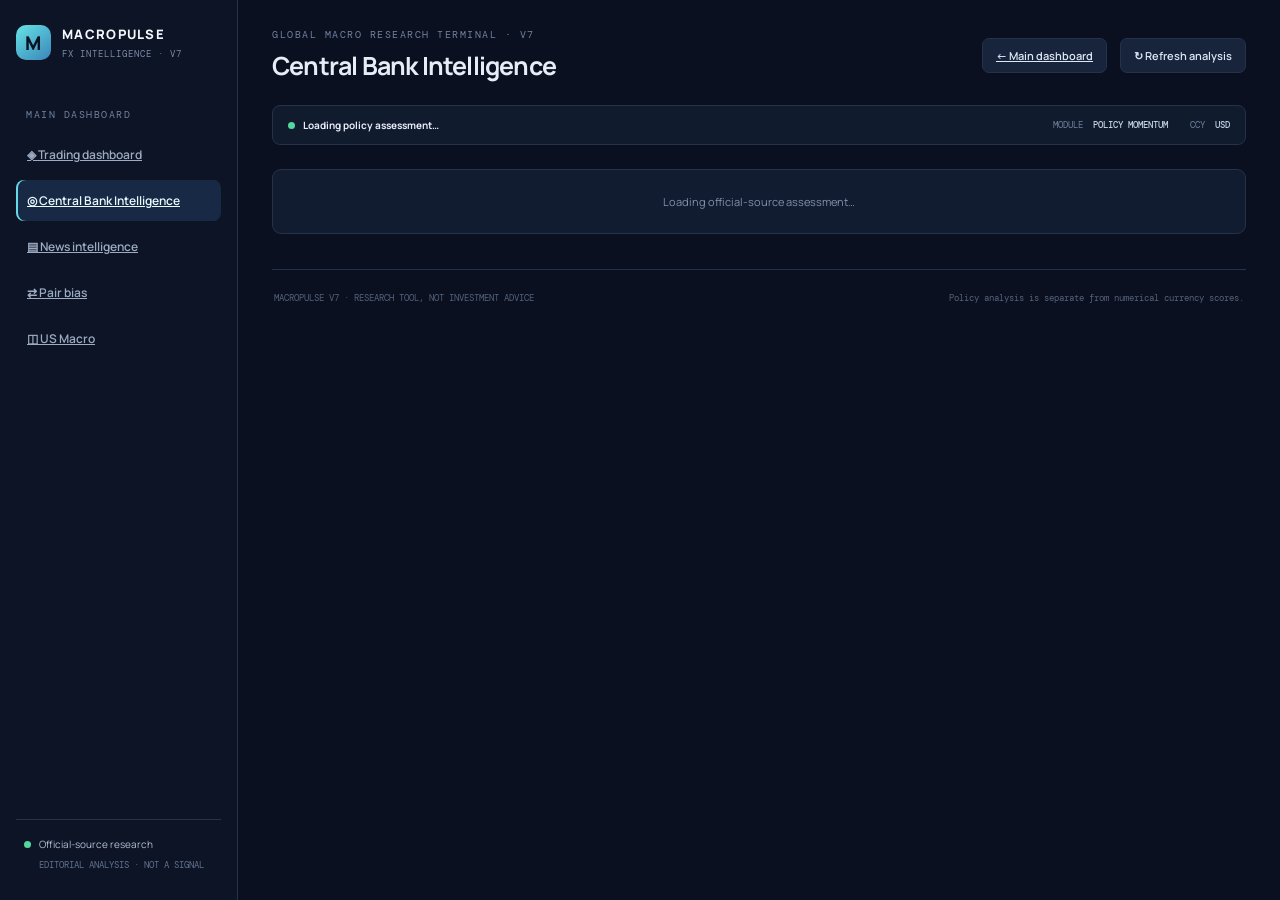
==== central-bank.html @ 5af91b7a "Add Central Bank Intelligence V7 page" ====
<!doctype html>
<html lang="en"><head><meta charset="utf-8"><meta name="viewport" content="width=device-width,initial-scale=1"><meta name="theme-color" content="#0a1020"><title>Central Bank Intelligence | MacroPulse</title><link rel="preconnect" href="https://fonts.googleapis.com"><link rel="preconnect" href="https://fonts.gstatic.com" crossorigin><link href="https://fonts.googleapis.com/css2?family=DM+Mono:wght@400;500&family=Manrope:wght@400;500;600;700;800&display=swap" rel="stylesheet"><link rel="stylesheet" href="styles.css?v=20261119-cbintel1"><link rel="stylesheet" href="central-bank.css?v=20261119-cbintel1"></head>
<body><div class="app-shell"><aside class="sidebar"><a class="brand" href="./index.html"><span class="brand-mark">M</span><span>MACROPULSE<small>FX INTELLIGENCE · V7</small></span></a><div class="side-label">MAIN DASHBOARD</div><nav><a class="nav-item" href="./index.html">◈ Trading dashboard</a><a class="nav-item active" href="./central-bank.html">◎ Central Bank Intelligence</a><a class="nav-item" href="./index.html#news">▤ News intelligence</a><a class="nav-item" href="./index.html#bias">⇄ Pair bias</a><a class="nav-item" href="./us-macro.html">◫ US Macro</a></nav><div class="sidebar-bottom"><span class="live-dot"></span><span>Official-source research</span><small>EDITORIAL ANALYSIS · NOT A SIGNAL</small></div></aside>
<main class="main"><header class="topbar"><div><div class="eyebrow">GLOBAL MACRO RESEARCH TERMINAL · V7</div><h1>Central Bank Intelligence</h1></div><div class="top-actions"><a class="btn btn-quiet" href="./index.html">← Main dashboard</a><button class="btn btn-quiet" id="cb-refresh">↻ Refresh analysis</button></div></header>
<section class="status-strip"><div><span class="status-dot" id="cb-dot"></span><b id="cb-status">Loading policy assessment…</b><span class="muted" id="cb-reviewed"></span></div><div class="status-right"><span>MODULE <b>POLICY MOMENTUM</b></span><span>CCY <b>USD</b></span></div></section>
<div id="cb-content"><div class="panel"><div class="empty">Loading official-source assessment…</div></div></div>
<footer><span>MACROPULSE V7 · RESEARCH TOOL, NOT INVESTMENT ADVICE</span><span>Policy analysis is separate from numerical currency scores.</span></footer></main></div><script src="central-bank.js?v=20261119-cbintel1" defer></script></body></html>
---- styles.css ----
*{box-sizing:border-box} :root{--bg:#0a1020;--side:#0c1426;--panel:#111c31;--panel2:#15223a;--line:#24324a;--text:#e7edf7;--muted:#8998b1;--cyan:#65d9e8;--green:#55d6a0;--amber:#f4bd68;--red:#f17e86} body{margin:0;background:var(--bg);color:var(--text);font-family:Manrope,system-ui,sans-serif;font-size:13px}.app-shell{min-height:100vh}.sidebar{position:fixed;inset:0 auto 0 0;width:238px;background:var(--side);border-right:1px solid var(--line);padding:25px 16px;display:flex;flex-direction:column;z-index:5}.brand{display:flex;gap:11px;align-items:center;color:#f4f7fc;text-decoration:none;font-size:13px;font-weight:800;letter-spacing:1.3px}.brand small{display:block;color:#7d8ca7;font:9px 'DM Mono';letter-spacing:1px;margin-top:5px}.brand-mark{width:35px;height:35px;border-radius:10px;background:linear-gradient(140deg,#67e3e6,#3985b9);color:#071322;display:grid;place-items:center;font-size:19px;font-weight:800}.side-label,.eyebrow{font:10px 'DM Mono',monospace;letter-spacing:1.5px;color:#71829f}.side-label{margin:48px 10px 13px}.sidebar nav{display:grid;gap:5px}.nav-item{border:0;background:transparent;color:#9cabc1;text-align:left;padding:12px 11px;border-radius:8px;font:600 12px Manrope;cursor:pointer}.nav-item span{display:inline-block;width:25px;color:#7e91ae;font-size:16px}.nav-item:hover,.nav-item.active{background:#172944;color:#eafaff}.nav-item.active{box-shadow:inset 2px 0 var(--cyan)}.sidebar-bottom{margin-top:auto;border-top:1px solid var(--line);padding:17px 8px 4px;color:#b3c0d3;font-size:10px}.sidebar-bottom small{display:block;color:#62728d;font:9px 'DM Mono';margin:8px 0 0 15px}.live-dot,.status-dot{display:inline-block;width:7px;height:7px;border-radius:50%;background:var(--green);margin-right:8px}.main{margin-left:238px;padding:28px 34px;max-width:1800px}.topbar{display:flex;justify-content:space-between;align-items:center;margin-bottom:22px}.topbar h1{font-size:25px;letter-spacing:-.8px;margin:7px 0 0}.top-actions{display:flex;align-items:center;gap:13px}.market-clock{font:11px 'DM Mono';color:#8fa2bd}.btn{border:1px solid var(--line);border-radius:7px;padding:9px 13px;background:#17243b;color:#dce8f5;cursor:pointer;font:600 11px Manrope}.btn:hover{border-color:#5c8ba5}.btn-primary{background:#1a7890;border-color:#1a7890;color:white}.status-strip{display:flex;justify-content:space-between;align-items:center;background:#101b2e;border:1px solid var(--line);border-radius:8px;padding:12px 15px;margin-bottom:24px;font-size:10px}.muted{color:var(--muted);margin-left:12px}.status-right{display:flex;gap:22px;color:#70819c;font:9px 'DM Mono'}.status-right b{color:#c2d1e4;font-weight:500;margin-left:5px}.view{display:none}.view.active{display:block}.metric-grid{display:grid;grid-template-columns:repeat(4,minmax(0,1fr));gap:13px;margin-bottom:27px}.metric-card,.panel{background:var(--panel);border:1px solid var(--line);border-radius:9px}.metric-card{padding:17px 18px;min-height:112px}.metric-label{color:#8192ad;font:9px 'DM Mono';letter-spacing:1px}.metric-value{font-size:27px;font-weight:700;letter-spacing:-1px;margin:8px 0 2px}.metric-note{font-size:10px;color:#7789a5}.section-heading{display:flex;justify-content:space-between;align-items:end;margin:24px 0 13px}.section-heading h2{font-size:18px;margin:5px 0 3px;letter-spacing:-.4px}.section-heading p,.panel-head p{color:var(--muted);font-size:10px;margin:4px 0 0}.text-button{background:none;border:0;color:var(--cyan);font:600 10px Manrope;cursor:pointer}.panel{overflow:hidden;margin-bottom:15px}.panel-head{padding:16px 18px;border-bottom:1px solid var(--line);display:flex;align-items:center;justify-content:space-between;gap:10px}.panel-head b{font-size:12px}.tag{border-radius:4px;padding:5px 7px;font:9px 'DM Mono';letter-spacing:.5px}.tag-neutral{background:#273247;color:#a8b8ce}.table-wrap{overflow-x:auto}table{border-collapse:collapse;width:100%;min-width:760px;text-align:left}th{color:#8192ad;font:9px 'DM Mono';letter-spacing:.7px;text-transform:uppercase;background:#0f192b}td,th{padding:13px 15px;border-bottom:1px solid #202d43}td{font-size:11px;color:#c9d5e5}td:first-child{font-weight:800;color:#f0f5fc}.score-na{color:#7e8da6;font:10px 'DM Mono'}.empty{padding:24px;color:#8192a9;text-align:center;font-size:11px}.two-col{display:grid;grid-template-columns:1fr 1fr;gap:15px}.news-list{padding:3px 17px}.news-item{padding:13px 0;border-bottom:1px solid #233149}.news-item:last-child{border:0}.news-meta{display:flex;gap:9px;align-items:center;color:#8294ae;font:9px 'DM Mono';margin-bottom:6px}.ccy-pill{color:var(--cyan);background:#173449;border-radius:3px;padding:3px 5px}.news-item a,.source-row a{color:#77d9e5;text-decoration:none;font-weight:700}.news-item a:hover,.source-row a:hover{text-decoration:underline}.news-item p{margin:5px 0 0;color:#92a1b7;font-size:10px;line-height:1.5}.notice{background:#12253a;border:1px solid #27506a;border-radius:8px;padding:16px 18px;margin:15px 0;color:#c8d7e8}.notice b{color:#83dce9;font-size:12px}.notice p{color:#9eafc5;line-height:1.7;font-size:11px;margin:7px 0 0}.notice-warn{background:#2a241b;border-color:#5a482d}.notice-warn b{color:var(--amber)}.source-grid{display:grid;grid-template-columns:1fr 1fr;gap:0 22px;padding:5px 18px}.source-row{display:flex;justify-content:space-between;gap:12px;align-items:center;padding:13px 0;border-bottom:1px solid var(--line)}.source-row b{font-size:11px}.source-row small{display:block;color:var(--muted);font-size:9px;margin-top:4px}.select,input,textarea{background:#0d1729;border:1px solid var(--line);border-radius:6px;color:var(--text);padding:9px;font:11px Manrope}.journal-form{padding:17px;display:grid;gap:12px}.journal-form label{display:grid;gap:6px;color:#8fa1bb;font-size:10px}.journal-form textarea{min-height:85px;resize:vertical}.journal-list{padding:5px 17px}.journal-entry{padding:13px 0;border-bottom:1px solid var(--line);display:flex;justify-content:space-between;gap:15px}.journal-entry b{font-size:11px}.journal-entry p{color:#94a4ba;font-size:10px;white-space:pre-wrap}footer{display:flex;justify-content:space-between;color:#53627a;font:9px 'DM Mono';padding:22px 2px;border-top:1px solid var(--line);margin-top:35px}@media(max-width:1050px){.sidebar{width:195px}.main{margin-left:195px;padding:24px 20px}.metric-grid{grid-template-columns:repeat(2,1fr)}}@media(max-width:720px){.sidebar{position:relative;width:auto;height:auto;padding:13px}.brand{margin-bottom:12px}.side-label,.sidebar-bottom{display:none}.sidebar nav{display:flex;overflow:auto}.nav-item{white-space:nowrap;padding:9px}.nav-item span{width:18px}.main{margin:0;padding:19px 13px}.topbar{align-items:flex-start}.topbar h1{font-size:20px}.market-clock{display:none}.status-strip{align-items:flex-start;gap:8px;flex-direction:column}.status-right{gap:12px}.metric-grid{gap:8px}.metric-card{padding:13px;min-height:100px}.metric-value{font-size:23px}.two-col,.source-grid{grid-template-columns:1fr}.section-heading{align-items:flex-start;gap:8px;flex-direction:column}footer{gap:8px;flex-direction:column}}
.impact-pill{border-radius:3px;padding:3px 6px;font:9px 'DM Mono';letter-spacing:.2px}
.impact-high{background:#44272e;color:#ff9da5}.impact-medium{background:#40351f;color:#f4ca7b}.impact-low{background:#263247;color:#9aabc2}
.news-bias{font:9px 'DM Mono';color:#9bb2c8;margin-top:6px}

/* High-contrast economic calendar figures */
.ff-calendar-item{background:linear-gradient(90deg,rgba(22,48,70,.48),rgba(17,28,49,0));margin:0 -17px;padding:15px 17px;border-left:3px solid #45c7e8}
.ff-figures{display:flex;flex-wrap:wrap;gap:9px;margin:11px 0 8px}
.ff-figure{display:flex;align-items:center;gap:8px;min-width:105px;padding:7px 10px;border:1px solid #34445e;border-radius:6px;background:#0c1729}
.ff-figure small{font:9px 'DM Mono';letter-spacing:.7px;color:#8fa2bd}
.ff-figure b{font:500 12px 'DM Mono';letter-spacing:0}
.ff-actual{border-color:#267b68;background:#102d2b}.ff-actual b{color:#62edb2}
.ff-forecast{border-color:#286b91;background:#10283a}.ff-forecast b{color:#66d5ff}
.ff-previous{border-color:#66512b;background:#2a2419}.ff-previous b{color:#ffd27b}

/* FX pair selection shortlist */
.pair-toolbar{display:flex;justify-content:space-between;align-items:center;gap:14px;padding:14px 16px;border-bottom:1px solid var(--line);background:#101b2e}
.pair-toolbar>div:first-child{display:grid;gap:4px}.pair-toolbar b{font-size:11px;color:#e7edf7}.pair-toolbar small{font-size:9px;color:var(--muted)}
.pair-toolbar-actions{display:flex;align-items:center;gap:15px}.pair-filter{display:flex;align-items:center;gap:7px;color:#aebbd0;font-size:10px;cursor:pointer}
.pair-pick,.pair-filter input{width:15px;height:15px;accent-color:#65d9e8;cursor:pointer}
.pair-select-table{min-width:850px}.pair-select-table td:first-child{width:62px;text-align:center}.pair-select-table tr[hidden]{display:none}
@media(max-width:720px){.pair-toolbar{align-items:flex-start;flex-direction:column}.pair-toolbar-actions{width:100%;justify-content:space-between}}


/* Broker swap intelligence */
.swap-import{display:flex;align-items:center;gap:12px;flex-wrap:wrap;padding:14px 18px}
.swap-file-label{display:inline-flex;align-items:center;gap:10px;background:#14283c;border:1px solid #31506c;border-radius:6px;padding:10px 13px;color:#bfe8f0;font-size:11px;cursor:pointer}
.swap-file-label input{max-width:220px;padding:4px;font-size:10px}
.swap-import-status{padding:0 18px 14px;color:#91a4bd;font-size:10px}
.swap-table{min-width:1050px}
.swap-positive{color:#62edb2!important;font-family:'DM Mono',monospace}
.swap-negative{color:#ffb0a9!important;font-family:'DM Mono',monospace}
#swap-updated{font-size:13px;line-height:1.4}
@media(max-width:720px){.swap-import{align-items:flex-start;flex-direction:column}.swap-file-label{width:100%;justify-content:space-between}}


/* Readability refinement: explanatory copy and catalyst labels */
.news-item p{font-size:12px;line-height:1.75;color:#b4c3d7;margin-top:8px}
.news-bias{font-size:10.5px;line-height:1.6;color:#b0c5da}
.news-meta{font-size:10px;gap:11px;flex-wrap:wrap}
.news-meta .ccy-pill{font:700 12px Manrope,sans-serif;letter-spacing:.6px;color:#071a2a;background:#65d9e8;border:1px solid #8ceaf2;border-radius:4px;padding:4px 8px;min-width:38px;text-align:center}
.news-item>a{font-size:12px;line-height:1.6}
#report-content .notice p{font-size:12px;line-height:1.8}
#report-content .news-list>article>p{font-size:12px;line-height:1.8}


/* Event-driven fundamentals */
.score-positive{color:#62edb2!important;font-family:'DM Mono',monospace}
.score-negative{color:#ff9d9d!important;font-family:'DM Mono',monospace}
#currency-rows small,#currency-rows-full small{display:block;color:var(--muted);font-size:9px;margin-top:3px}
.impact-pill{white-space:nowrap}

/* Core economic release tracker */
.release-table{min-width:1050px}
.release-table td:nth-child(3){white-space:nowrap;font:10px 'DM Mono',monospace;color:#aebed2}
.release-table td:nth-child(4),.release-table td:nth-child(5),.release-table td:nth-child(6){font:11px 'DM Mono',monospace}
.release-table td a{color:var(--cyan);text-decoration:none;font-weight:700}
.release-new{display:inline-block;border:1px solid #267b68;background:#102d2b;color:#62edb2;border-radius:4px;padding:4px 7px;font:9px 'DM Mono',monospace;white-space:nowrap}
#release-currency-filter{min-width:125px}


/* Structural score change annotation */
.structural-score-cell{font-family:'DM Mono',monospace;font-weight:600;white-space:nowrap}
.structural-update{display:block;max-width:310px;white-space:normal;font:9px/1.55 'Manrope',sans-serif;color:#9aabc2;margin-top:5px;font-weight:400}
.structural-update.is-updated{color:#62edb2}


/* Red seven-day structural score movement alert in FX pair spread table */
.pair-score-alert{display:block;margin-top:5px;color:#ff7777!important;font:700 9px/1.5 'DM Mono',monospace;letter-spacing:.15px;white-space:normal}

/* Always-visible structural score history */
.score-history{display:flex;gap:8px;align-items:center;flex-wrap:wrap;margin-top:4px;font:9px/1.5 'DM Mono',monospace;color:#9aabc2;font-weight:400}
.score-current{font-weight:700}
.score-history .score-positive{color:#62edb2}
.score-history .score-negative{color:#ff7777}
.score-history .score-na{color:#a7b4c7}

/* FX pair table: persistent base/quote score history */
.pair-score-history{display:flex;gap:4px;flex-wrap:wrap;margin-top:5px;font:9px/1.55 'DM Mono',monospace;color:#9aabc2;white-space:normal}
.pair-score-history b{font-weight:600}
.pair-score-separator{color:#65758c}


/* Highlight pair score/spread when either currency score changed in the last 7 days */
.pair-score-recent,
.pair-score-recent b,
.pair-select-table td .pair-score-recent {
  color:#ff666f!important;
  font-weight:800!important;
}
.pair-select-table td strong.pair-score-recent {
  display:inline-block;
  font-family:'DM Mono',monospace;
  font-size:12px;
}

/* MacroPulse V6 workflow layout */
.rule-banner{background:#13273c;border:1px solid #28516a;border-radius:8px;padding:18px;margin:16px 0 20px}.rule-banner-main{font-weight:800;color:#e8f6fb;font-size:14px}.rule-banner-sub{font-size:11px;color:#a7b8cc;margin-top:7px;line-height:1.6}
.workflow-steps{display:grid;grid-template-columns:repeat(2,minmax(0,1fr));gap:10px;margin:16px 0 20px}.workflow-step{display:flex;align-items:center;gap:13px;text-align:left;background:var(--panel);border:1px solid var(--line);border-radius:8px;padding:15px;color:var(--text);cursor:pointer}.workflow-step:hover{border-color:var(--cyan);background:#14243a}.step-number{display:grid;place-items:center;flex:0 0 30px;height:30px;border-radius:50%;background:#183c50;color:var(--cyan);font:700 12px 'DM Mono'}.workflow-step b{display:block;font-size:12px}.workflow-step small{display:block;color:var(--muted);font-size:10px;margin-top:4px}.step-arrow{margin-left:auto;color:var(--cyan)}
.checklist{display:grid;grid-template-columns:repeat(2,minmax(0,1fr));gap:0 20px;padding:10px 18px}.check-row{display:flex;align-items:center;gap:10px;padding:11px 0;border-bottom:1px solid var(--line);color:#b9c8da;font-size:11px}.check-row input{accent-color:var(--green);width:15px;height:15px}
.heading-actions{display:flex;gap:9px}.bias-grid{display:grid;grid-template-columns:repeat(3,minmax(0,1fr));gap:14px;margin-top:15px}.bias-card{display:flex;flex-direction:column;background:var(--panel);border:1px solid var(--line);border-top:3px solid #8494ab;border-radius:9px;overflow:hidden;min-width:0}.bias-card.bias-bull{border-top-color:var(--green)}.bias-card.bias-bear{border-top-color:var(--red)}.bias-card-head{display:flex;justify-content:space-between;gap:10px;padding:15px 16px;border-bottom:1px solid var(--line);background:#121f34}.bias-card-head h3{margin:0 0 5px;font-size:18px}.bias-card-head small,.bias-label{font:9px 'DM Mono';letter-spacing:.8px;color:#8294ae}.bias-status{text-align:right;white-space:nowrap}.bias-status b{display:inline-block;border:1px solid #58677d;border-radius:5px;padding:6px 8px;font:700 10px 'DM Mono'}.bias-bull .bias-status b{color:var(--green);background:#10332d;border-color:#286b59}.bias-bear .bias-status b{color:#ff9da5;background:#3a222b;border-color:#79404a}.bias-status small{display:block;margin-top:6px;color:#91a2b9;font:10px 'DM Mono'}.bias-card-body{padding:14px 16px;flex:1}.bias-label{margin:2px 0 8px}.bias-card-body p{font-size:11px;line-height:1.7;color:#c0cddd;margin:8px 0 15px}.driver-wrap{display:flex;flex-wrap:wrap;gap:5px}.driver-chip{padding:4px 6px;border-radius:4px;font:9px 'DM Mono';border:1px solid}.driver-positive{background:#12342e;color:#72e5ba;border-color:#276b5a}.driver-negative{background:#3a242b;color:#ffabb0;border-color:#79414b}.bias-scoreline{color:#8fa1b9!important;font-size:10px!important}.bias-card-foot{display:flex;justify-content:space-between;align-items:center;padding:11px 15px;border-top:1px solid var(--line);background:#0f1a2d}.notice-info{background:#13283e;border-color:#2b5871}.tech-form{display:grid;grid-template-columns:repeat(4,minmax(0,1fr));gap:13px;padding:17px}.tech-form label,.tech-pair-picker{display:grid;gap:6px;color:#91a4bd;font-size:10px}.tech-form input,.tech-form select{width:100%}.tech-actions{display:flex;align-items:center;gap:14px;padding:0 17px 17px}.tech-pair-picker{padding:15px 17px;max-width:260px}.tech-lock-line{display:flex;justify-content:space-between;align-items:center;padding:15px 18px;color:#dce8f5}.tech-lock-line span{font:10px 'DM Mono';color:var(--cyan)}.tech-output{margin:12px 0}.risk-result-grid{display:grid;grid-template-columns:repeat(3,1fr);gap:10px;padding:17px}.risk-result-grid small{display:block;color:var(--muted);font:9px 'DM Mono'}.risk-result-grid b{display:block;font-size:20px;margin-top:7px}
@media(max-width:1250px){.bias-grid{grid-template-columns:repeat(2,minmax(0,1fr))}.tech-form{grid-template-columns:repeat(2,minmax(0,1fr))}}
@media(max-width:720px){.workflow-steps,.checklist,.bias-grid{grid-template-columns:1fr}.heading-actions{width:100%;flex-wrap:wrap}.tech-form{grid-template-columns:1fr}.risk-result-grid{grid-template-columns:1fr}}

/* Pair Bias: attribute each macro driver to its currency leg. */
.driver-wrap{display:grid;grid-template-columns:1fr;gap:9px}.driver-currency{display:grid;gap:5px;padding:8px 9px;border:1px solid var(--line);border-radius:6px;background:rgba(15,26,45,.45)}.driver-currency>b{font:700 10px 'DM Mono';letter-spacing:.5px;color:#dce8f5}.driver-wrap-inner{display:flex;flex-wrap:wrap;gap:5px}.driver-empty{color:#91a2b9;font-size:10px}

/* Pair Bias currency multi-select */
.currency-filter{position:relative}
.currency-filter-toggle{min-width:150px;text-align:left;cursor:pointer}
.currency-filter-menu{position:absolute;z-index:30;top:calc(100% + 7px);right:0;width:245px;padding:12px;background:#101d31;border:1px solid #34465f;border-radius:8px;box-shadow:0 12px 30px rgba(0,0,0,.4)}
.currency-filter-menu[hidden]{display:none}
.currency-filter-head{display:flex;justify-content:space-between;align-items:center;margin-bottom:9px;color:#e2ebf6;font-size:11px}
.currency-filter-options{display:grid;grid-template-columns:repeat(2,minmax(0,1fr));gap:3px 8px}
.currency-filter-options label{display:flex;align-items:center;gap:7px;padding:7px 5px;border-radius:5px;color:#c5d2e2;font:11px 'DM Mono',monospace;cursor:pointer}
.currency-filter-options label:hover{background:#1a2c44}
.currency-filter-options input{accent-color:var(--cyan);width:14px;height:14px}
.currency-filter-menu>small{display:block;margin-top:9px;color:#91a2b9;font-size:9px;line-height:1.5}
@media(max-width:720px){.currency-filter-menu{left:0;right:auto}.heading-actions{align-items:flex-start}}
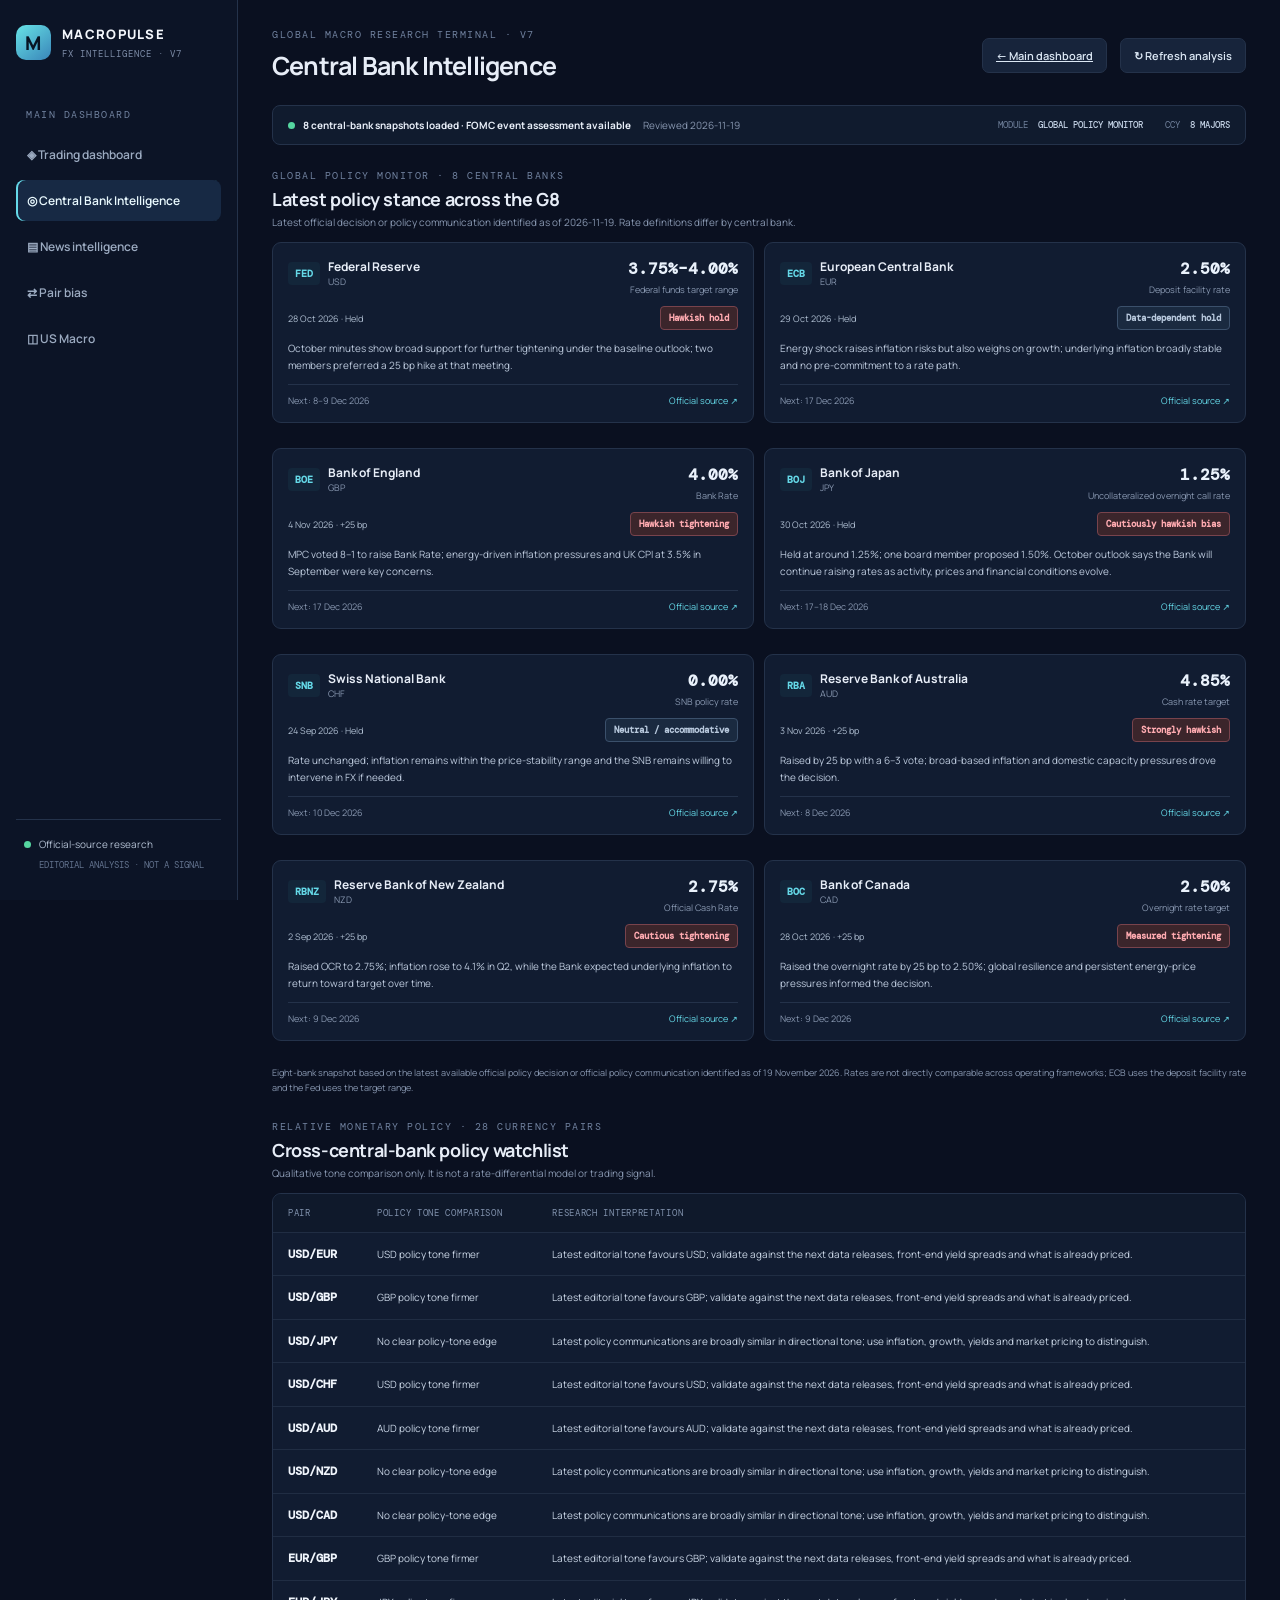
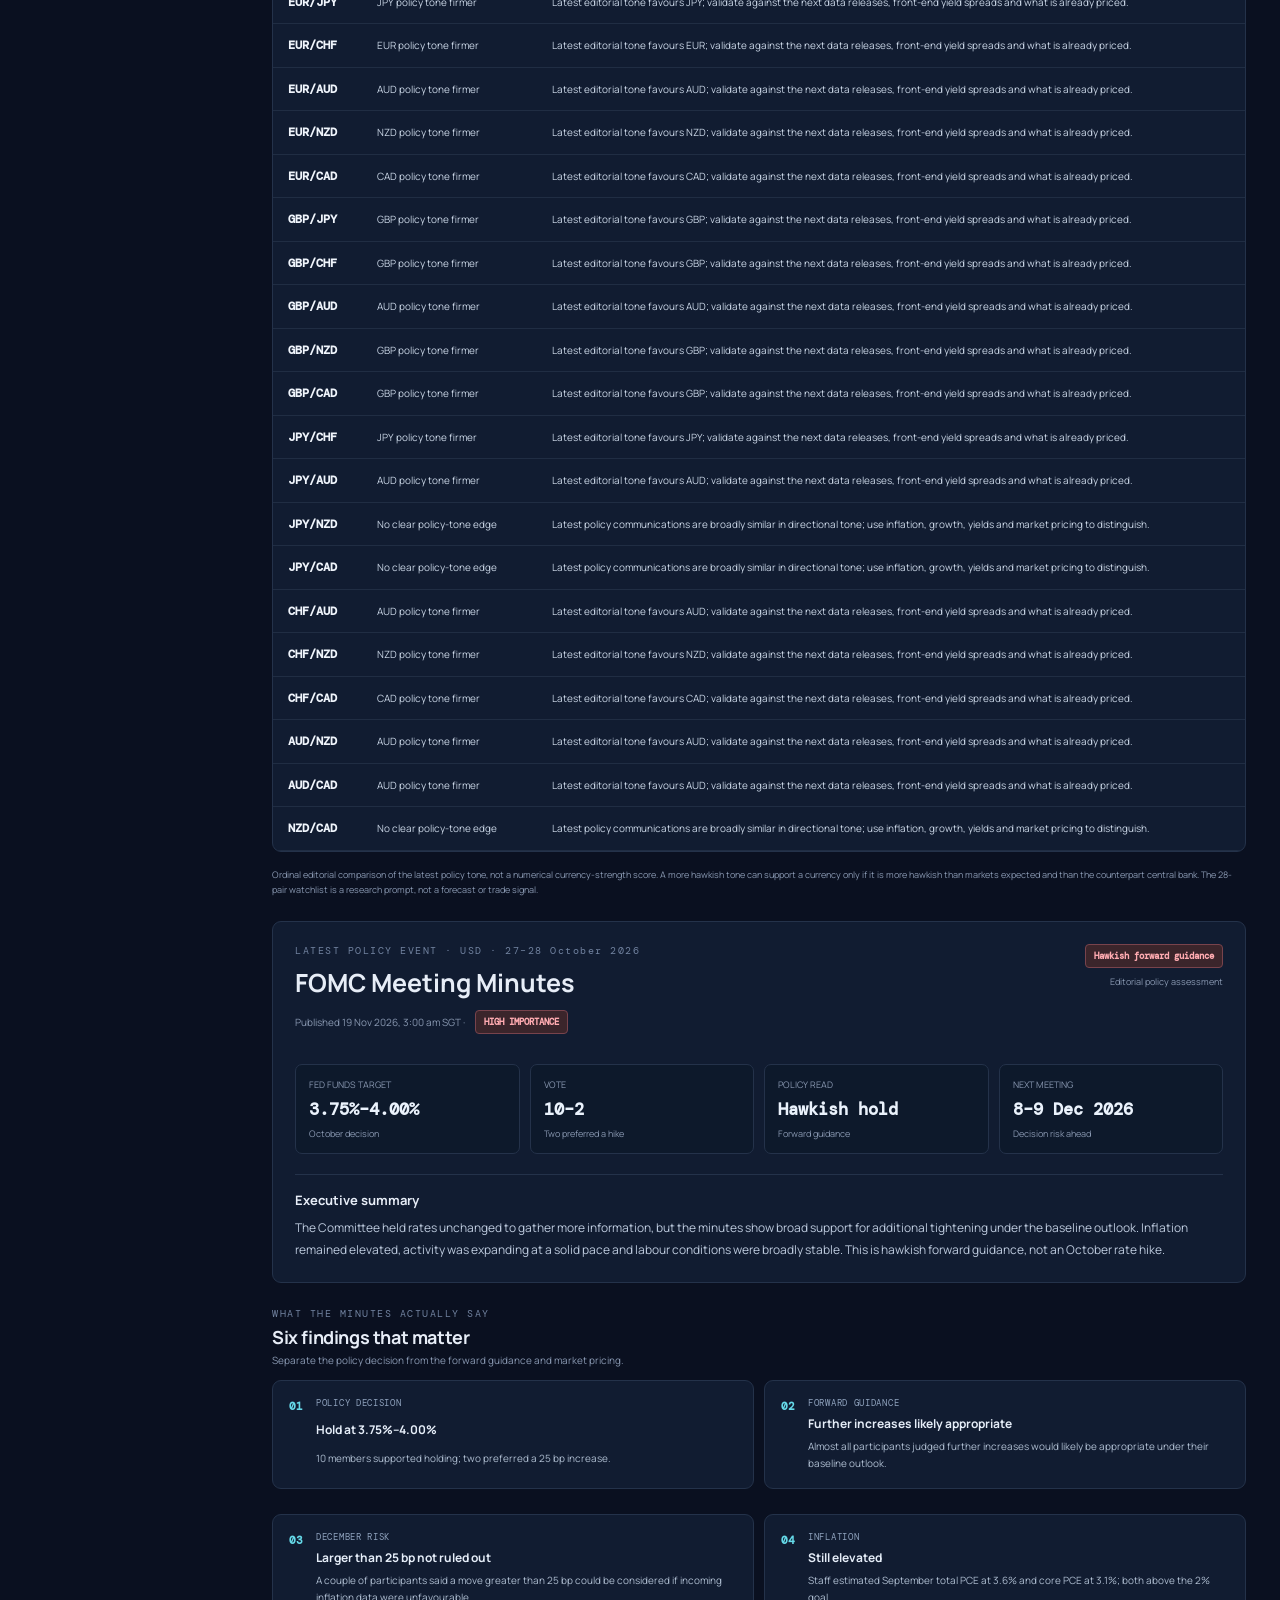
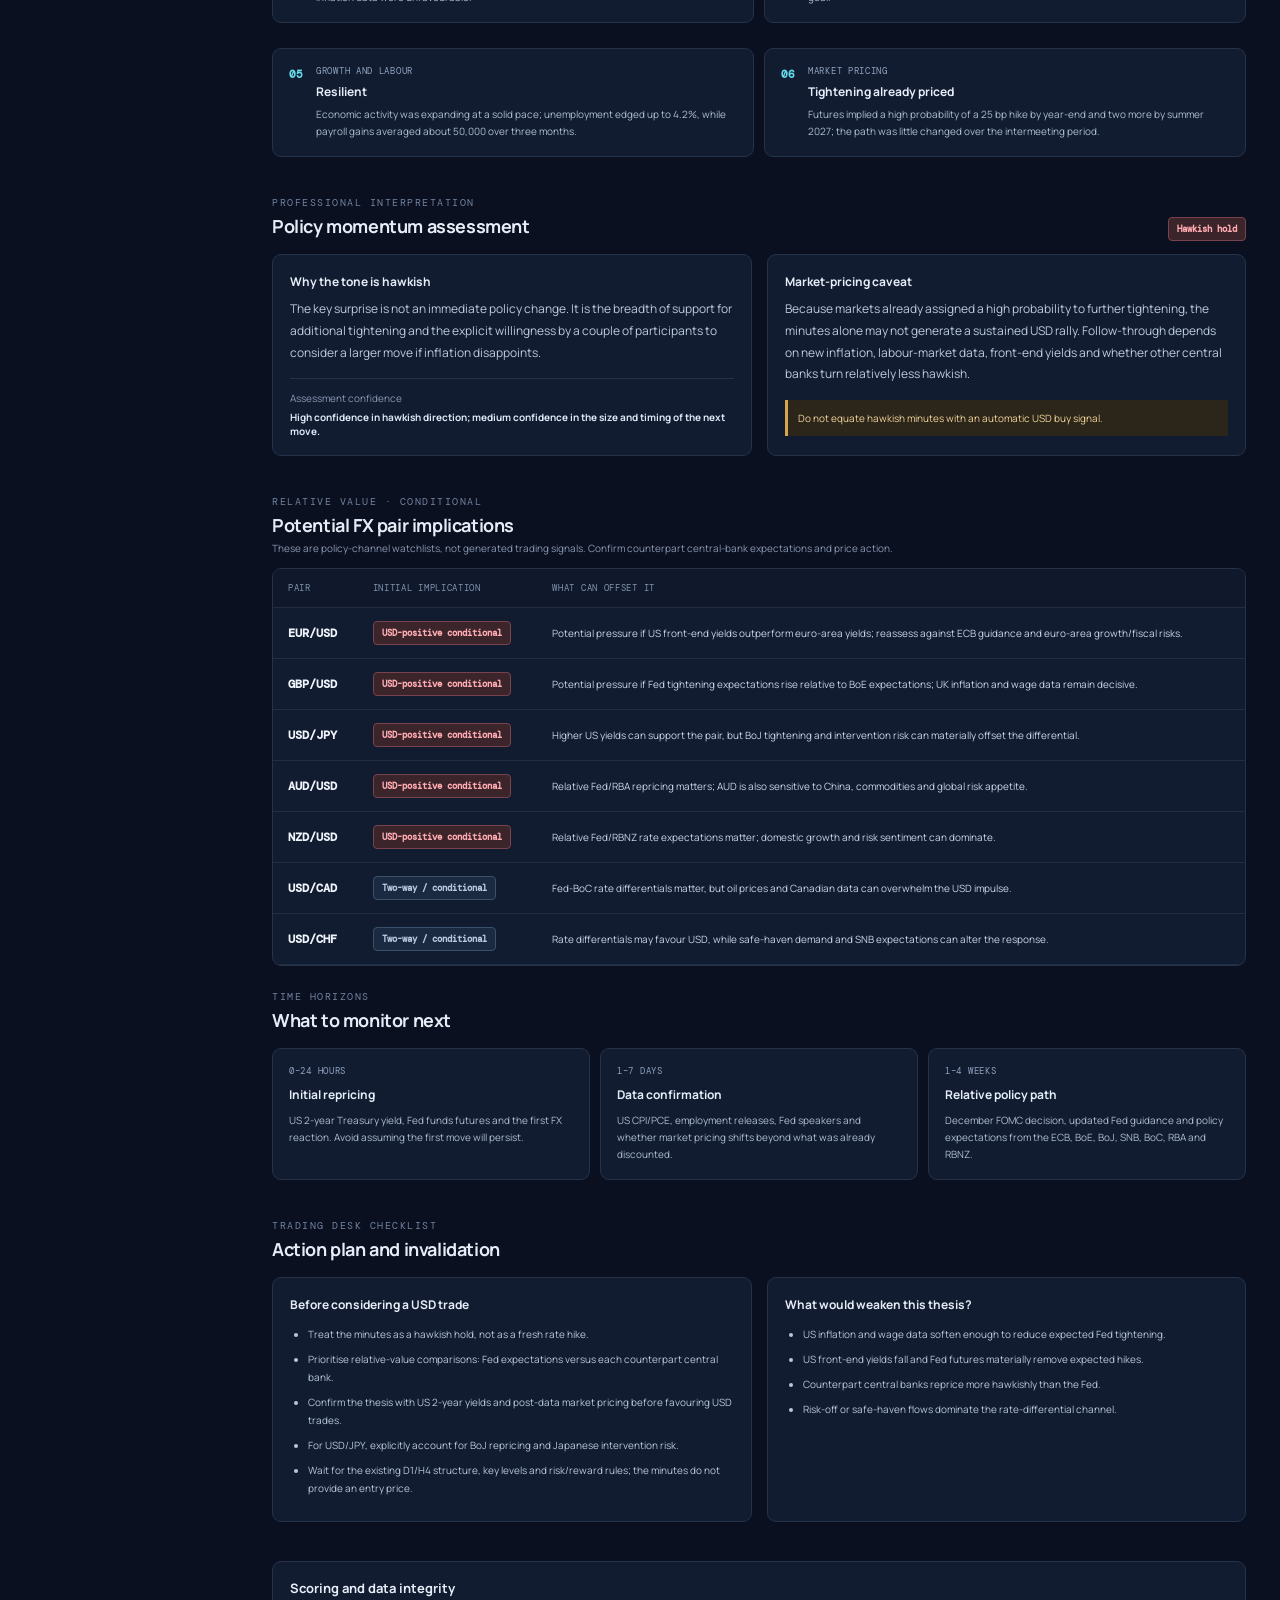
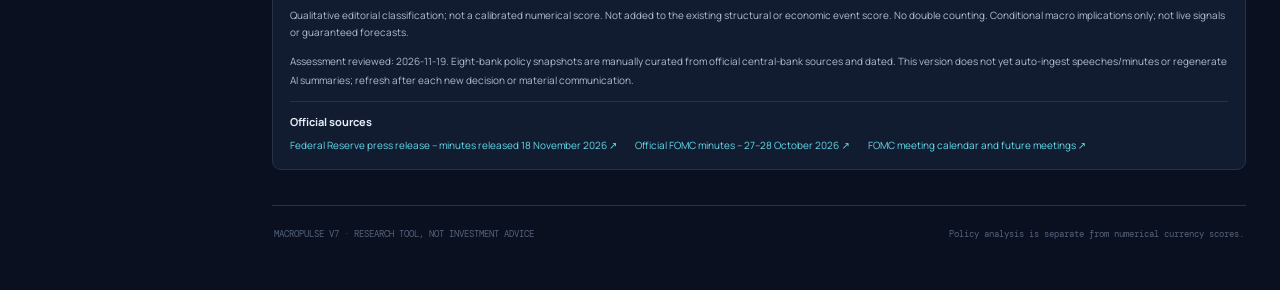
==== commit ac0a9747: "Refresh central bank intelligence assets and global coverage label" ====
--- a/central-bank.html
+++ b/central-bank.html
@@ -1,7 +1,7 @@
 <!doctype html>
-<html lang="en"><head><meta charset="utf-8"><meta name="viewport" content="width=device-width,initial-scale=1"><meta name="theme-color" content="#0a1020"><title>Central Bank Intelligence | MacroPulse</title><link rel="preconnect" href="https://fonts.googleapis.com"><link rel="preconnect" href="https://fonts.gstatic.com" crossorigin><link href="https://fonts.googleapis.com/css2?family=DM+Mono:wght@400;500&family=Manrope:wght@400;500;600;700;800&display=swap" rel="stylesheet"><link rel="stylesheet" href="styles.css?v=20261119-cbintel1"><link rel="stylesheet" href="central-bank.css?v=20261119-cbintel1"></head>
+<html lang="en"><head><meta charset="utf-8"><meta name="viewport" content="width=device-width,initial-scale=1"><meta name="theme-color" content="#0a1020"><title>Central Bank Intelligence | MacroPulse</title><link rel="preconnect" href="https://fonts.googleapis.com"><link rel="preconnect" href="https://fonts.gstatic.com" crossorigin><link href="https://fonts.googleapis.com/css2?family=DM+Mono:wght@400;500&family=Manrope:wght@400;500;600;700;800&display=swap" rel="stylesheet"><link rel="stylesheet" href="styles.css?v=20261119-cbintel2"><link rel="stylesheet" href="central-bank.css?v=20261119-cbintel2"></head>
 <body><div class="app-shell"><aside class="sidebar"><a class="brand" href="./index.html"><span class="brand-mark">M</span><span>MACROPULSE<small>FX INTELLIGENCE · V7</small></span></a><div class="side-label">MAIN DASHBOARD</div><nav><a class="nav-item" href="./index.html">◈ Trading dashboard</a><a class="nav-item active" href="./central-bank.html">◎ Central Bank Intelligence</a><a class="nav-item" href="./index.html#news">▤ News intelligence</a><a class="nav-item" href="./index.html#bias">⇄ Pair bias</a><a class="nav-item" href="./us-macro.html">◫ US Macro</a></nav><div class="sidebar-bottom"><span class="live-dot"></span><span>Official-source research</span><small>EDITORIAL ANALYSIS · NOT A SIGNAL</small></div></aside>
 <main class="main"><header class="topbar"><div><div class="eyebrow">GLOBAL MACRO RESEARCH TERMINAL · V7</div><h1>Central Bank Intelligence</h1></div><div class="top-actions"><a class="btn btn-quiet" href="./index.html">← Main dashboard</a><button class="btn btn-quiet" id="cb-refresh">↻ Refresh analysis</button></div></header>
-<section class="status-strip"><div><span class="status-dot" id="cb-dot"></span><b id="cb-status">Loading policy assessment…</b><span class="muted" id="cb-reviewed"></span></div><div class="status-right"><span>MODULE <b>POLICY MOMENTUM</b></span><span>CCY <b>USD</b></span></div></section>
+<section class="status-strip"><div><span class="status-dot" id="cb-dot"></span><b id="cb-status">Loading policy assessment…</b><span class="muted" id="cb-reviewed"></span></div><div class="status-right"><span>MODULE <b>GLOBAL POLICY MONITOR</b></span><span>CCY <b>8 MAJORS</b></span></div></section>
 <div id="cb-content"><div class="panel"><div class="empty">Loading official-source assessment…</div></div></div>
-<footer><span>MACROPULSE V7 · RESEARCH TOOL, NOT INVESTMENT ADVICE</span><span>Policy analysis is separate from numerical currency scores.</span></footer></main></div><script src="central-bank.js?v=20261119-cbintel1" defer></script></body></html>+<footer><span>MACROPULSE V7 · RESEARCH TOOL, NOT INVESTMENT ADVICE</span><span>Policy analysis is separate from numerical currency scores.</span></footer></main></div><script src="central-bank.js?v=20261119-cbintel2" defer></script></body></html>
--- a/styles.css
+++ b/styles.css
@@ -117,3 +117,6 @@
 .currency-filter-options input{accent-color:var(--cyan);width:14px;height:14px}
 .currency-filter-menu>small{display:block;margin-top:9px;color:#91a2b9;font-size:9px;line-height:1.5}
 @media(max-width:720px){.currency-filter-menu{left:0;right:auto}.heading-actions{align-items:flex-start}}
+
+.sidebar nav a.nav-item{display:block;text-decoration:none}
+.sidebar nav a.nav-item:hover{color:#e7f5fb;background:#14243a}
--- a/central-bank.css
+++ b/central-bank.css
@@ -0,0 +1,19 @@
+/* Central Bank Intelligence V7 */
+.cb-hero{padding:22px;margin-bottom:22px}.cb-hero-top{display:flex;justify-content:space-between;gap:20px;align-items:flex-start}.cb-hero h2{font-size:25px;margin:8px 0}.cb-subtitle{display:flex;align-items:center;gap:10px;flex-wrap:wrap;color:var(--muted);font-size:10px}.cb-tone{text-align:right;display:grid;justify-items:end;gap:7px}.cb-tone small,.cb-metrics small,.cb-metrics span{color:var(--muted);font-size:9px}.cb-pill{display:inline-flex;align-items:center;padding:5px 8px;border-radius:4px;border:1px solid #45546a;font:700 9px 'DM Mono',monospace;white-space:normal}.cb-pill.high,.cb-pill.hawkish{background:#3b252b;color:#ffabb1;border-color:#78434c}.cb-pill.neutral{background:#1a2a40;color:#b7c8dc;border-color:#3b506b}.cb-metrics{display:grid;grid-template-columns:repeat(4,minmax(0,1fr));gap:10px;margin:20px 0}.cb-metrics>div{display:grid;gap:7px;padding:13px;background:#0d192b;border:1px solid var(--line);border-radius:7px}.cb-metrics b{font:700 17px 'DM Mono',monospace;color:#eaf2fc}.cb-summary{border-top:1px solid var(--line);padding-top:16px}.cb-summary p,.cb-reading p{font-size:12px;line-height:1.8;color:#bdcadd;margin:8px 0 0}.cb-section{margin:24px 0}.cb-findings{display:grid;grid-template-columns:repeat(2,minmax(0,1fr));gap:10px}.cb-finding{display:flex;gap:13px;padding:16px}.cb-index{font:700 11px 'DM Mono';color:var(--cyan);padding-top:2px}.cb-finding>div{display:grid;gap:6px}.cb-finding small,.cb-horizons small{font:9px 'DM Mono';letter-spacing:.7px;color:#8fa2bd;text-transform:uppercase}.cb-finding b,.cb-horizons b{font-size:12px;color:#e5edf8}.cb-finding p,.cb-horizons p{font-size:10px;line-height:1.7;color:#aebdd0;margin:0}.cb-reading{padding:17px}.cb-reading> b{font-size:12px}.cb-strength{display:grid;gap:5px;margin-top:15px;padding-top:12px;border-top:1px solid var(--line);font-size:10px;color:var(--muted)}.cb-strength b{color:#dce9f6}.cb-warning{margin-top:15px;padding:10px;border-left:3px solid #d6a34e;background:#2c261a;color:#f0d39a;font-size:10px;line-height:1.6}.cb-pair-table{min-width:780px}.cb-pair-table td{font-size:10px;line-height:1.65;white-space:normal}.cb-pair-table td:first-child{font:700 12px 'DM Mono';white-space:nowrap}.cb-horizons{display:grid;grid-template-columns:repeat(3,minmax(0,1fr));gap:10px}.cb-horizons article{padding:16px;display:grid;gap:9px;align-content:start}.cb-reading ul{padding-left:18px;margin:12px 0 0;color:#b8c7d9;font-size:10px;line-height:1.8}.cb-reading li{margin:7px 0}.cb-method{padding:17px}.cb-method p,.cb-method small{font-size:10px;line-height:1.7;color:#aebdd0}.cb-sources{display:flex;gap:9px 18px;flex-wrap:wrap;margin-top:12px;padding-top:12px;border-top:1px solid var(--line)}.cb-sources b{width:100%;font-size:11px}.cb-sources a{font-size:10px;color:var(--cyan);text-decoration:none}.cb-sources a:hover{text-decoration:underline}
+@media(max-width:850px){.cb-metrics{grid-template-columns:repeat(2,minmax(0,1fr))}.cb-horizons{grid-template-columns:1fr}.cb-hero-top{flex-direction:column}.cb-tone{justify-items:start;text-align:left}.cb-findings{grid-template-columns:1fr}}
+@media(max-width:720px){.cb-metrics{gap:7px}.cb-metrics b{font-size:14px}.cb-hero{padding:15px}.cb-section{margin:19px 0}}
+
+/* Eight-bank coverage */
+.cb-bank-grid{display:grid;grid-template-columns:repeat(2,minmax(0,1fr));gap:10px}
+.cb-bank{padding:15px;display:grid;gap:10px;align-content:start}
+.cb-bank-head{display:flex;justify-content:space-between;gap:10px;align-items:flex-start}
+.cb-bank-head>div:first-child{display:grid;grid-template-columns:auto 1fr;column-gap:8px;align-items:center}
+.cb-bank-code{font:700 10px 'DM Mono';color:var(--cyan);background:#13263a;padding:5px 7px;border-radius:4px;grid-row:span 2}
+.cb-bank-head b{font-size:12px}.cb-bank-head small{font-size:9px;color:var(--muted)}
+.cb-bank-rate{text-align:right;font:700 16px 'DM Mono';color:#eaf2fc}
+.cb-bank-rate small{display:block;font:9px 'Manrope';color:var(--muted);margin-top:4px}
+.cb-bank-meta{display:flex;justify-content:space-between;align-items:center;gap:8px;flex-wrap:wrap;color:#aebdd0;font-size:9px}
+.cb-bank p{font-size:10px;line-height:1.7;color:#bdcadd;margin:0}
+.cb-bank-foot{display:flex;justify-content:space-between;gap:8px;flex-wrap:wrap;border-top:1px solid var(--line);padding-top:9px;font-size:9px;color:var(--muted)}
+.cb-bank-foot a{color:var(--cyan);text-decoration:none}.cb-data-note{font-size:9px;line-height:1.7;color:var(--muted);margin-top:9px}
+@media(max-width:850px){.cb-bank-grid{grid-template-columns:1fr}}
